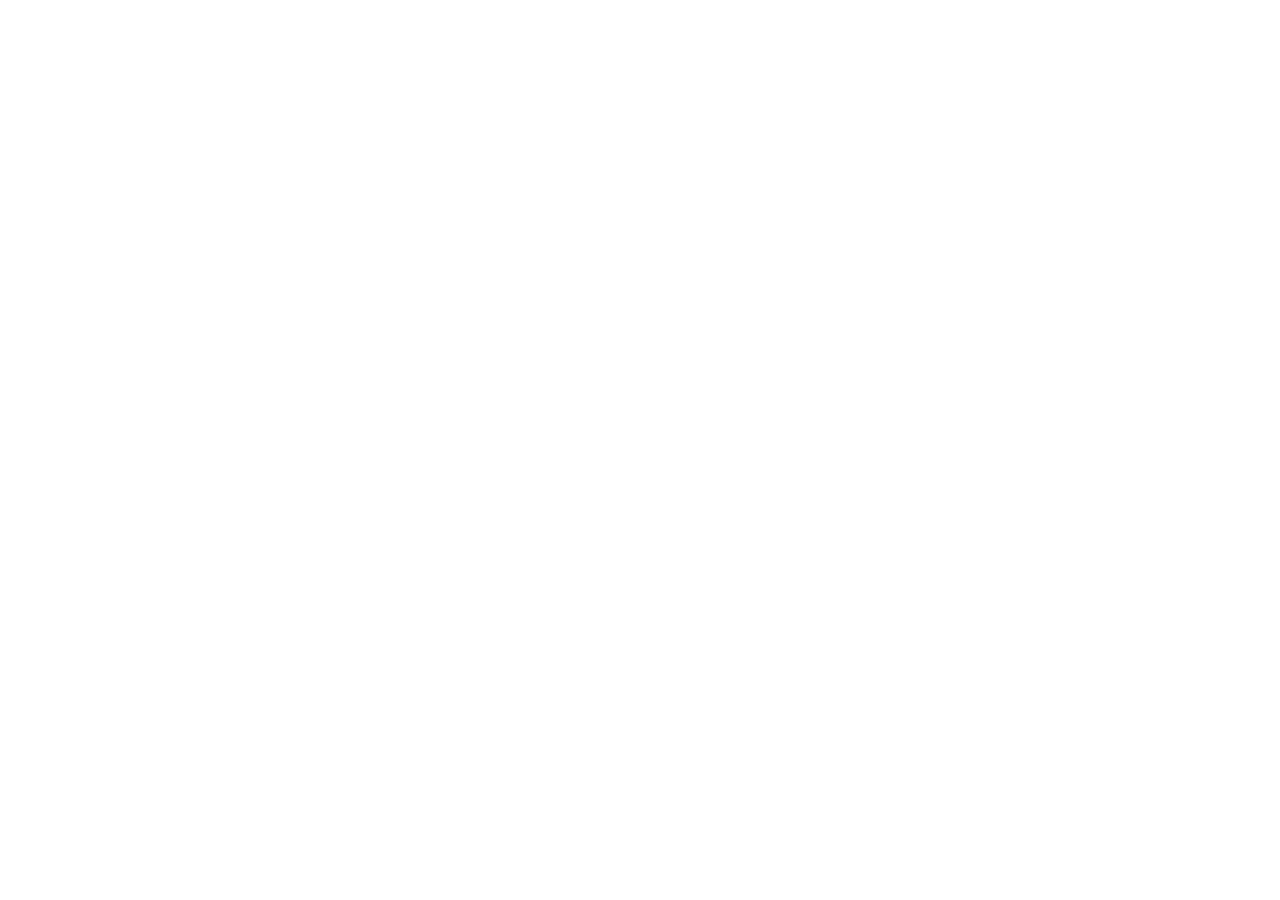
==== about/about-index.html @ 62023093 "Further Style the Homepage, and start work on an about page" ====
<!DOCTYPE html>
<html lang="en">
    <head>
        <meta charset="UTF-8">
        <meta name="viewport" content="width=device-width, initial-scale=1.0">
        <title>About me | My Journey</title>
        <link rel="icon" type="image/png" href="../images/my-logo.png"> 
        <link rel="preconnect" href="https://fonts.googleapis.com">
        <link rel="preconnect" href="https://fonts.gstatic.com" crossorigin>
        <link href="https://fonts.googleapis.com/css2?family=Inter:wght@400;600&family=Space+Grotesk:wght@500;700&display=swap" rel="stylesheet">
        <link rel="stylesheet" href="https://cdnjs.cloudflare.com/ajax/libs/font-awesome/6.4.0/css/all.min.css">
        <link rel="stylesheet" href="about-style.css">       
    </head>
    <body>
        
    </body>
</html>
---- about/about-style.css ----
/* ==========================================
   ABOUT PAGE CONTENT & LAYOUT GRID
   ========================================== */
.about-intro {
    margin-bottom: 40px;
}

.section-title {
    font-family: 'Space Grotesk', sans-serif;
    font-size: 1.6rem;
    text-transform: uppercase;
    letter-spacing: 2px;
    margin-bottom: 20px;
    color: var(--pure-white);
    border-left: 4px solid #4A90E2; /* Subtle blue indicator bar on the left */
    padding-left: 15px;
}

/* Grid layout that dynamically adjusts column counts based on screen size */
.about-grid {
    display: grid;
    grid-template-columns: repeat(auto-fit, minmax(250px, 1fr));
    gap: 20px;
    margin-bottom: 50px;
}

.about-card {
    background-color: rgba(31, 40, 51, 0.3);
    border: 1px solid rgba(255, 255, 255, 0.05);
    border-radius: 12px;
    padding: 25px;
    backdrop-filter: blur(10px);
    transition: all 0.2s ease;
}

.card-icon {
    font-size: 1.8rem;
    color: #4A90E2; /* Signature blue theme glow icon colors */
    margin-bottom: 15px;
}

.about-card h3 {
    margin-top: 0;
    font-size: 1.25rem;
}

.about-card p {
    font-size: 0.95rem;
    line-height: 1.6;
    color: rgba(255, 255, 255, 0.75);
}

/* Interaction card states */
.about-card:hover {
    transform: translateY(-4px);
    border-color: rgba(74, 144, 226, 0.3);
    box-shadow: 0 8px 25px rgba(74, 144, 226, 0.15);
}
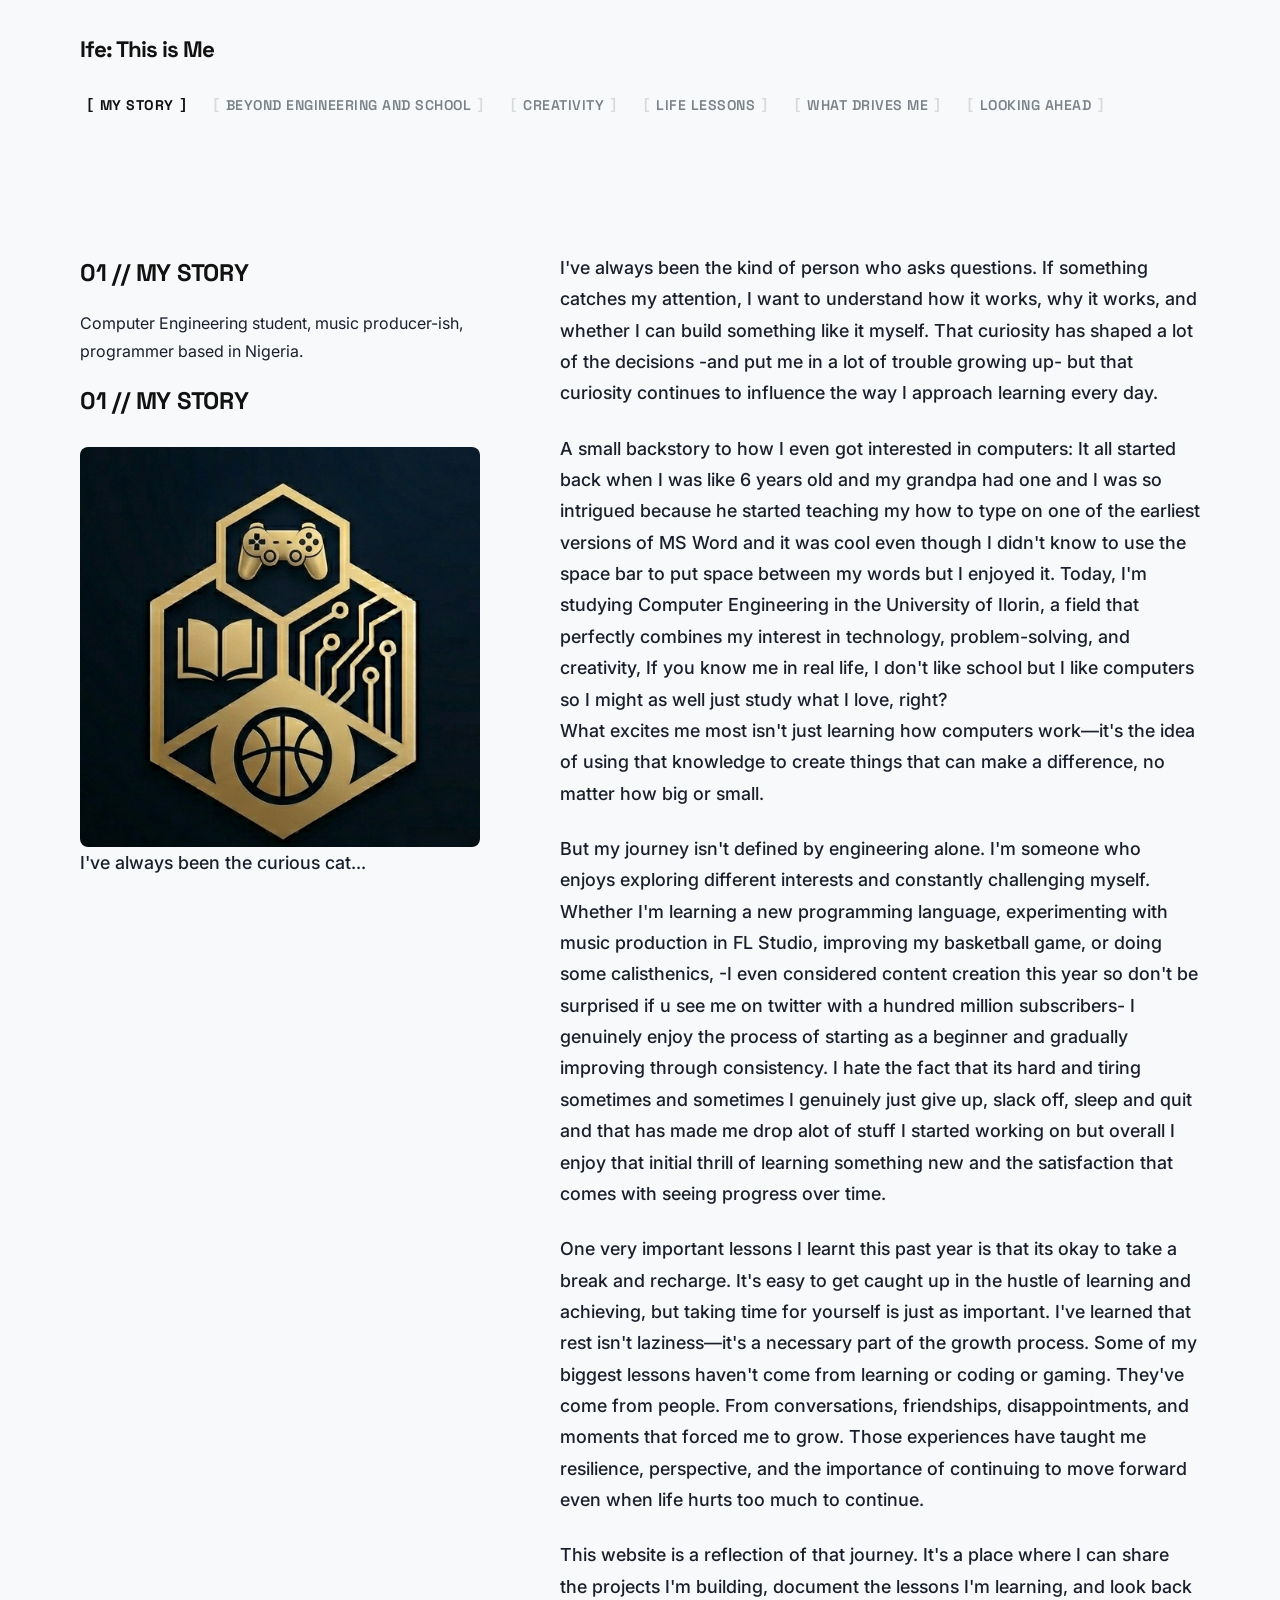
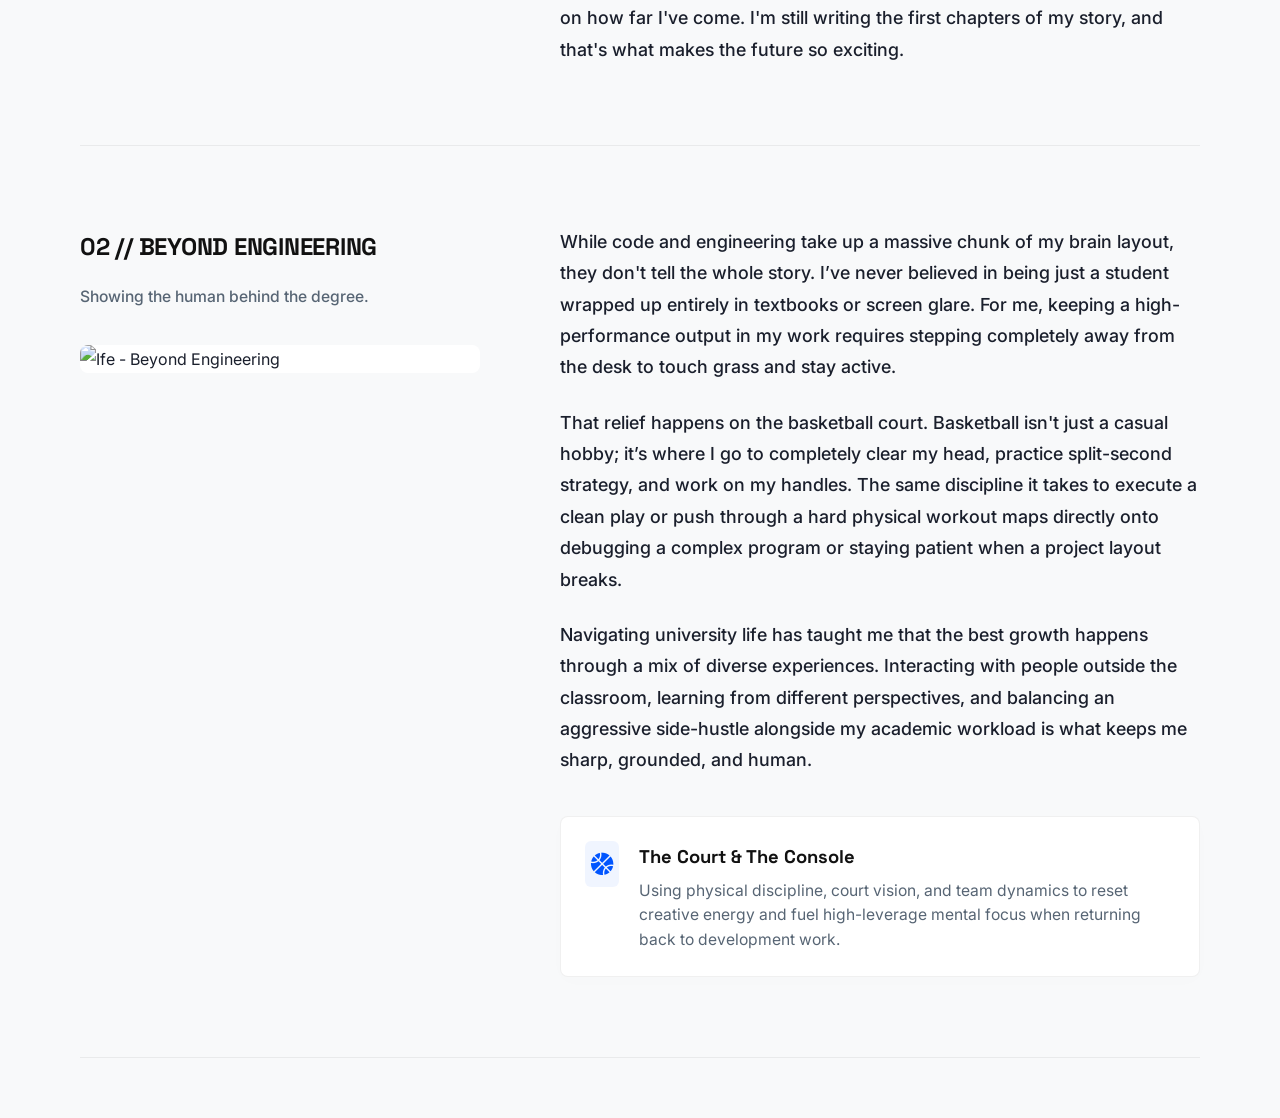
==== commit 56455e23: "Add more text and styling to the About page" ====
--- a/about/about-index.html
+++ b/about/about-index.html
@@ -1,17 +1,183 @@
-<!DOCTYPE html>
+<!doctype html>
 <html lang="en">
-    <head>
-        <meta charset="UTF-8">
-        <meta name="viewport" content="width=device-width, initial-scale=1.0">
-        <title>About me | My Journey</title>
-        <link rel="icon" type="image/png" href="../images/my-logo.png"> 
-        <link rel="preconnect" href="https://fonts.googleapis.com">
-        <link rel="preconnect" href="https://fonts.gstatic.com" crossorigin>
-        <link href="https://fonts.googleapis.com/css2?family=Inter:wght@400;600&family=Space+Grotesk:wght@500;700&display=swap" rel="stylesheet">
-        <link rel="stylesheet" href="https://cdnjs.cloudflare.com/ajax/libs/font-awesome/6.4.0/css/all.min.css">
-        <link rel="stylesheet" href="about-style.css">       
-    </head>
-    <body>
-        
-    </body>
-</html>+  <head>
+    <meta charset="UTF-8" />
+    <meta name="viewport" content="width=device-width, initial-scale=1.0" />
+    <title>About me | My Journey</title>
+    <link rel="icon" type="image/png" href="../images/my-logo.png" />
+    <link rel="preconnect" href="https://fonts.googleapis.com" />
+    <link rel="preconnect" href="https://fonts.gstatic.com" crossorigin />
+    <link
+      href="https://fonts.googleapis.com/css2?family=Inter:wght@400;600&family=Space+Grotesk:wght@500;700&display=swap"
+      rel="stylesheet"
+    />
+    <link
+      rel="stylesheet"
+      href="https://cdnjs.cloudflare.com/ajax/libs/font-awesome/6.4.0/css/all.min.css"
+    />
+    <link rel="stylesheet" href="about-style.css" />
+  </head>
+  <body>
+    <header class="about-header">
+      <div class="logo">Ife: This is Me</div>
+      <nav class="about-nav">
+        <a href="#my-story" class="nav-link active">My Story</a>
+        <a href="#beyond-engineering" class="nav-link"
+          >Beyond Engineering and School</a
+        >
+        <a href="#creativity" class="nav-link">Creativity</a>
+        <a href="#life-lessons" class="nav-link">Life Lessons</a>
+        <a href="#what-drives-me" class="nav-link">What Drives Me</a>
+        <a href="#looking-ahead" class="nav-link">Looking Ahead</a>
+      </nav>
+    </header>
+    <main class="about-container">
+      <section id="my-story" class="about-section-wrapper">
+        <div class="section-left-label">
+          <h2 class="sub-section-title">01 // My Story</h2>
+          <aside class="left-sticky-column">
+            <p class="title-sub">
+              Computer Engineering student, music producer-ish, programmer based
+              in Nigeria.
+            </p>
+          </aside>
+          <div class="card intro-card">
+            <div class="section-left-label">
+              <h3 class="subsection-title">01 // MY STORY</h3>
+              <div class="profile-image-wrapper">
+                <img
+                  src="../images/my-logo.png"
+                  alt="Ife - Computer Engineering Student"
+                  class="about-photo"
+                />
+                <div class="photo-boundary"></div>
+              </div>
+            </div>
+            <div class="narrative-text">
+              <p>I've always been the curious cat...</p>
+            </div>
+          </div>
+        </div>
+        <div class="section-right-content">
+          <div class="narrative-text">
+            <p>
+              I've always been the kind of person who asks questions. If
+              something catches my attention, I want to understand how it works,
+              why it works, and whether I can build something like it myself.
+              That curiosity has shaped a lot of the decisions -and put me in a
+              lot of trouble growing up- but that curiosity continues to
+              influence the way I approach learning every day.
+            </p>
+            <p>
+              A small backstory to how I even got interested in computers: It
+              all started back when I was like 6 years old and my grandpa had
+              one and I was so intrigued because he started teaching my how to
+              type on one of the earliest versions of MS Word and it was cool
+              even though I didn't know to use the space bar to put space
+              between my words but I enjoyed it. Today, I'm studying Computer
+              Engineering in the University of Ilorin, a field that perfectly
+              combines my interest in technology, problem-solving, and
+              creativity, If you know me in real life, I don't like school but I
+              like computers so I might as well just study what I love,
+              right?<br />
+              What excites me most isn't just learning how computers work—it's
+              the idea of using that knowledge to create things that can make a
+              difference, no matter how big or small.
+            </p>
+            <p>
+              But my journey isn't defined by engineering alone. I'm someone who
+              enjoys exploring different interests and constantly challenging
+              myself. Whether I'm learning a new programming language,
+              experimenting with music production in FL Studio, improving my
+              basketball game, or doing some calisthenics, -I even considered
+              content creation this year so don't be surprised if u see me on
+              twitter with a hundred million subscribers- I genuinely enjoy the
+              process of starting as a beginner and gradually improving through
+              consistency. I hate the fact that its hard and tiring sometimes
+              and sometimes I genuinely just give up, slack off, sleep and quit
+              and that has made me drop alot of stuff I started working on but
+              overall I enjoy that initial thrill of learning something new and
+              the satisfaction that comes with seeing progress over time.
+            </p>
+            <p>
+              One very important lessons I learnt this past year is that its
+              okay to take a break and recharge. It's easy to get caught up in
+              the hustle of learning and achieving, but taking time for yourself
+              is just as important. I've learned that rest isn't laziness—it's a
+              necessary part of the growth process. Some of my biggest lessons
+              haven't come from learning or coding or gaming. They've come from
+              people. From conversations, friendships, disappointments, and
+              moments that forced me to grow. Those experiences have taught me
+              resilience, perspective, and the importance of continuing to move
+              forward even when life hurts too much to continue.
+            </p>
+            <p>
+              This website is a reflection of that journey. It's a place where I
+              can share the projects I'm building, document the lessons I'm
+              learning, and look back on how far I've come. I'm still writing
+              the first chapters of my story, and that's what makes the future
+              so exciting.
+            </p>
+          </div>
+        </div>
+      </section>
+      <section id="beyond-engineering" class="about-section-wrapper">
+        <div class="section-left-label">
+          <h2 class="sub-section-title">02 // Beyond Engineering</h2>
+          <p class="section-tagline">Showing the human behind the degree.</p>
+
+          <div class="profile-image-wrapper">
+            <img
+              src="YOUR_LIFESTYLE_PICTURE_HERE.jpg"
+              alt="Ife - Beyond Engineering"
+              class="about-photo"
+            />
+            <div class="photo-boundary"></div>
+          </div>
+        </div>
+        <div class="section-right-content">
+          <div class="narrative-text">
+            <p>
+              While code and engineering take up a massive chunk of my brain
+              layout, they don't tell the whole story. I’ve never believed in
+              being just a student wrapped up entirely in textbooks or screen
+              glare. For me, keeping a high-performance output in my work
+              requires stepping completely away from the desk to touch grass and
+              stay active.
+            </p>
+            <p>
+              That relief happens on the basketball court. Basketball isn't just
+              a casual hobby; it’s where I go to completely clear my head,
+              practice split-second strategy, and work on my handles. The same
+              discipline it takes to execute a clean play or push through a hard
+              physical workout maps directly onto debugging a complex program or
+              staying patient when a project layout breaks.
+            </p>
+            <p>
+              Navigating university life has taught me that the best growth
+              happens through a mix of diverse experiences. Interacting with
+              people outside the classroom, learning from different
+              perspectives, and balancing an aggressive side-hustle alongside my
+              academic workload is what keeps me sharp, grounded, and human.
+            </p>
+          </div>
+          <div class="layers-stack">
+            <div class="layer-strip-card">
+              <div class="layer-icon">
+                <i class="fa-solid fa-basketball"></i>
+              </div>
+              <div class="layer-info">
+                <h3>The Court & The Console</h3>
+                <p>
+                  Using physical discipline, court vision, and team dynamics to
+                  reset creative energy and fuel high-leverage mental focus when
+                  returning back to development work.
+                </p>
+              </div>
+            </div>
+          </div>
+        </div>
+      </section>
+    </main>
+  </body>
+</html>
--- a/about/about-style.css
+++ b/about/about-style.css
@@ -1,58 +1,252 @@
-/* ==========================================
-   ABOUT PAGE CONTENT & LAYOUT GRID
-   ========================================== */
-.about-intro {
-    margin-bottom: 40px;
-}
-
-.section-title {
-    font-family: 'Space Grotesk', sans-serif;
-    font-size: 1.6rem;
+:root {
+    --bg-light: #F8F9FA;        
+    --text-dark: #111111;       
+    --text-body: #1A1F2C;      
+    --text-dim: #576574;        
+    --accent-blue: #0055FF;    
+    --border-subtle: rgba(0, 0, 0, 0.06);
+    
+    --font-heading: 'Space Grotesk', sans-serif;
+    --font-body: 'Inter', sans-serif;
+}
+
+* {
+    box-sizing: border-box;
+    margin: 0;
+    padding: 0;
+}
+
+html {
+    scroll-behavior: smooth; 
+}
+
+body {
+    background-color: var(--bg-light) !important;
+    background-image: none !important;
+    color: var(--text-body) !important;
+    font-family: var(--font-body);
+    -webkit-font-smoothing: antialiased;
+    line-height: 1.75;
+}
+
+.about-header {
+    max-width: 1200px;
+    margin: 0 auto;
+    padding: 30px 40px;
+    display: flex;
+    justify-content: space-between;
+    align-items: center;
+    flex-wrap: wrap;
+    gap: 20px;
+}
+
+.logo {
+    font-family: var(--font-heading);
+    font-weight: 700;
+    font-size: 1.4rem;
+    color: var(--text-dark);
+    letter-spacing: -1px;
+}
+
+.about-nav {
+    display: flex;
+    gap: 12px;
+    flex-wrap: wrap;
+}
+
+.nav-link {
+    font-family: var(--font-heading);
+    font-weight: 600;
+    font-size: 0.88rem;
     text-transform: uppercase;
-    letter-spacing: 2px;
-    margin-bottom: 20px;
-    color: var(--pure-white);
-    border-left: 4px solid #4A90E2; /* Subtle blue indicator bar on the left */
-    padding-left: 15px;
-}
-
-/* Grid layout that dynamically adjusts column counts based on screen size */
-.about-grid {
+    letter-spacing: 0.5px;
+    color: #7A828A !important;
+    text-decoration: none;
+    padding: 4px 6px;
+    display: inline-flex;
+    align-items: center;
+    white-space: nowrap;
+    transition: all 0.2s ease;
+}
+
+.nav-link::before { content: "["; font-family: monospace; margin-right: 5px; color: rgba(0, 0, 0, 0.12); transition: color 0.2s ease; }
+.nav-link::after { content: "]"; font-family: monospace; margin-left: 5px; color: rgba(0, 0, 0, 0.12); transition: color 0.2s ease; }
+
+.nav-link:hover { color: var(--text-dark) !important; }
+.nav-link:hover::before, .nav-link:hover::after { color: var(--accent-blue); }
+
+.nav-link.active { color: var(--text-dark) !important; font-weight: 700; }
+.nav-link.active::before, .nav-link.active::after { color: var(--text-dark); font-weight: 700; }
+
+.about-container {
+    max-width: 1200px;
+    margin: 20px auto 60px auto;
+    padding: 0 40px;
+    display: flex;
+    flex-direction: column;
+}
+
+.about-section-wrapper {
     display: grid;
-    grid-template-columns: repeat(auto-fit, minmax(250px, 1fr));
+    grid-template-columns: 1fr 1.6fr; 
+    gap: 80px;
+    padding: 80px 0;
+    border-bottom: 1px solid var(--border-subtle);
+}
+
+.section-left-label {
+    position: sticky;
+    top: 40px;
+    height: fit-content;
+    display: flex;
+    flex-direction: column;
+    gap: 15px;
+}
+
+.sub-section-title, .subsection-title {
+    font-family: var(--font-heading) !important;
+    font-weight: 700 !important;
+    font-size: 1.5rem;
+    text-transform: uppercase;
+    letter-spacing: -0.01em;
+    color: var(--text-dark) !important;
+    margin: 0;
+}
+
+.section-tagline {
+    font-size: 0.98rem !important;
+    font-weight: 500;
+    color: var(--text-dim) !important;
+    margin: 0 0 10px 0;
+}
+
+.profile-image-wrapper {
+    width: 100%;
+    position: relative;
+    border-radius: 8px;
+    overflow: hidden;
+    margin-top: 10px;
+}
+
+.about-photo {
+    width: 100%;
+    height: auto;
+    object-fit: cover;
+    border-radius: 6px;
+    display: block;
+    box-shadow: 0 10px 25px rgba(0, 0, 0, 0.05); 
+}
+
+.photo-boundary {
+    position: absolute;
+    top: -8px;
+    left: -8px;
+    right: -8px;
+    bottom: -8px;
+    border: 1px solid rgba(0, 0, 0, 0.04);
+    border-radius: 12px;
+    z-index: -1;
+    background-color: #FFFFFF;
+}
+
+.section-right-content {
+    display: flex;
+    flex-direction: column;
+    gap: 30px;
+}
+
+.narrative-text p {
+    font-family: var(--font-body) !important;
+    font-weight: 500; 
+    font-size: 1.12rem !important; 
+    line-height: 1.75 !important;
+    color: var(--text-body) !important; 
+    margin-bottom: 24px;
+}
+
+.narrative-text p:last-child {
+    margin-bottom: 0;
+}
+
+.layers-stack {
+    display: flex;
+    flex-direction: column;
+    gap: 16px;
+    margin-top: 10px;
+}
+
+.layer-strip-card {
+    background-color: #FFFFFF;
+    border: 1px solid var(--border-subtle);
+    border-radius: 8px;
+    padding: 24px;
+    display: flex;
     gap: 20px;
-    margin-bottom: 50px;
-}
-
-.about-card {
-    background-color: rgba(31, 40, 51, 0.3);
-    border: 1px solid rgba(255, 255, 255, 0.05);
-    border-radius: 12px;
-    padding: 25px;
-    backdrop-filter: blur(10px);
-    transition: all 0.2s ease;
-}
-
-.card-icon {
-    font-size: 1.8rem;
-    color: #4A90E2; /* Signature blue theme glow icon colors */
-    margin-bottom: 15px;
-}
-
-.about-card h3 {
-    margin-top: 0;
-    font-size: 1.25rem;
-}
-
-.about-card p {
-    font-size: 0.95rem;
-    line-height: 1.6;
-    color: rgba(255, 255, 255, 0.75);
-}
-
-/* Interaction card states */
-.about-card:hover {
-    transform: translateY(-4px);
-    border-color: rgba(74, 144, 226, 0.3);
-    box-shadow: 0 8px 25px rgba(74, 144, 226, 0.15);
+    align-items: flex-start;
+    box-shadow: 0 4px 20px rgba(0, 0, 0, 0.01);
+    transition: all 0.25s cubic-bezier(0.16, 1, 0.3, 1);
+}
+
+.layer-icon {
+    font-size: 1.4rem;
+    color: var(--accent-blue);
+    background-color: rgba(0, 85, 255, 0.06);
+    padding: 12px;
+    border-radius: 6px;
+    display: inline-flex;
+    align-items: center;
+    justify-content: center;
+    min-width: 20px;
+}
+
+.layer-info h3 {
+    font-family: var(--font-heading);
+    font-weight: 700;
+    font-size: 1.15rem;
+    color: var(--text-dark);
+    margin-bottom: 6px;
+}
+
+.layer-info p {
+    font-size: 0.98rem;
+    color: var(--text-dim);
+    line-height: 1.55;
+}
+
+.layer-strip-card:hover {
+    transform: translateX(6px);
+    border-color: rgba(0, 85, 255, 0.2);
+    box-shadow: 0 10px 30px rgba(0, 85, 255, 0.04);
+}
+
+.about-footer {
+    text-align: center;
+    padding: 60px 20px;
+    border-top: 1px solid var(--border-subtle);
+}
+
+.about-footer p {
+    font-size: 0.9rem;
+    color: var(--text-dim);
+}
+
+@media (max-width: 900px) {
+    .about-header {
+        padding: 20px;
+    }
+    .about-container {
+        padding: 0 20px;
+    }
+    .about-section-wrapper {
+        grid-template-columns: 1fr; 
+        gap: 30px;
+        padding: 50px 0;
+    }
+    .section-left-label {
+        position: static;
+    }
+    .profile-image-wrapper {
+        max-width: 350px;
+        margin-top: 20px;
+    }
 }
